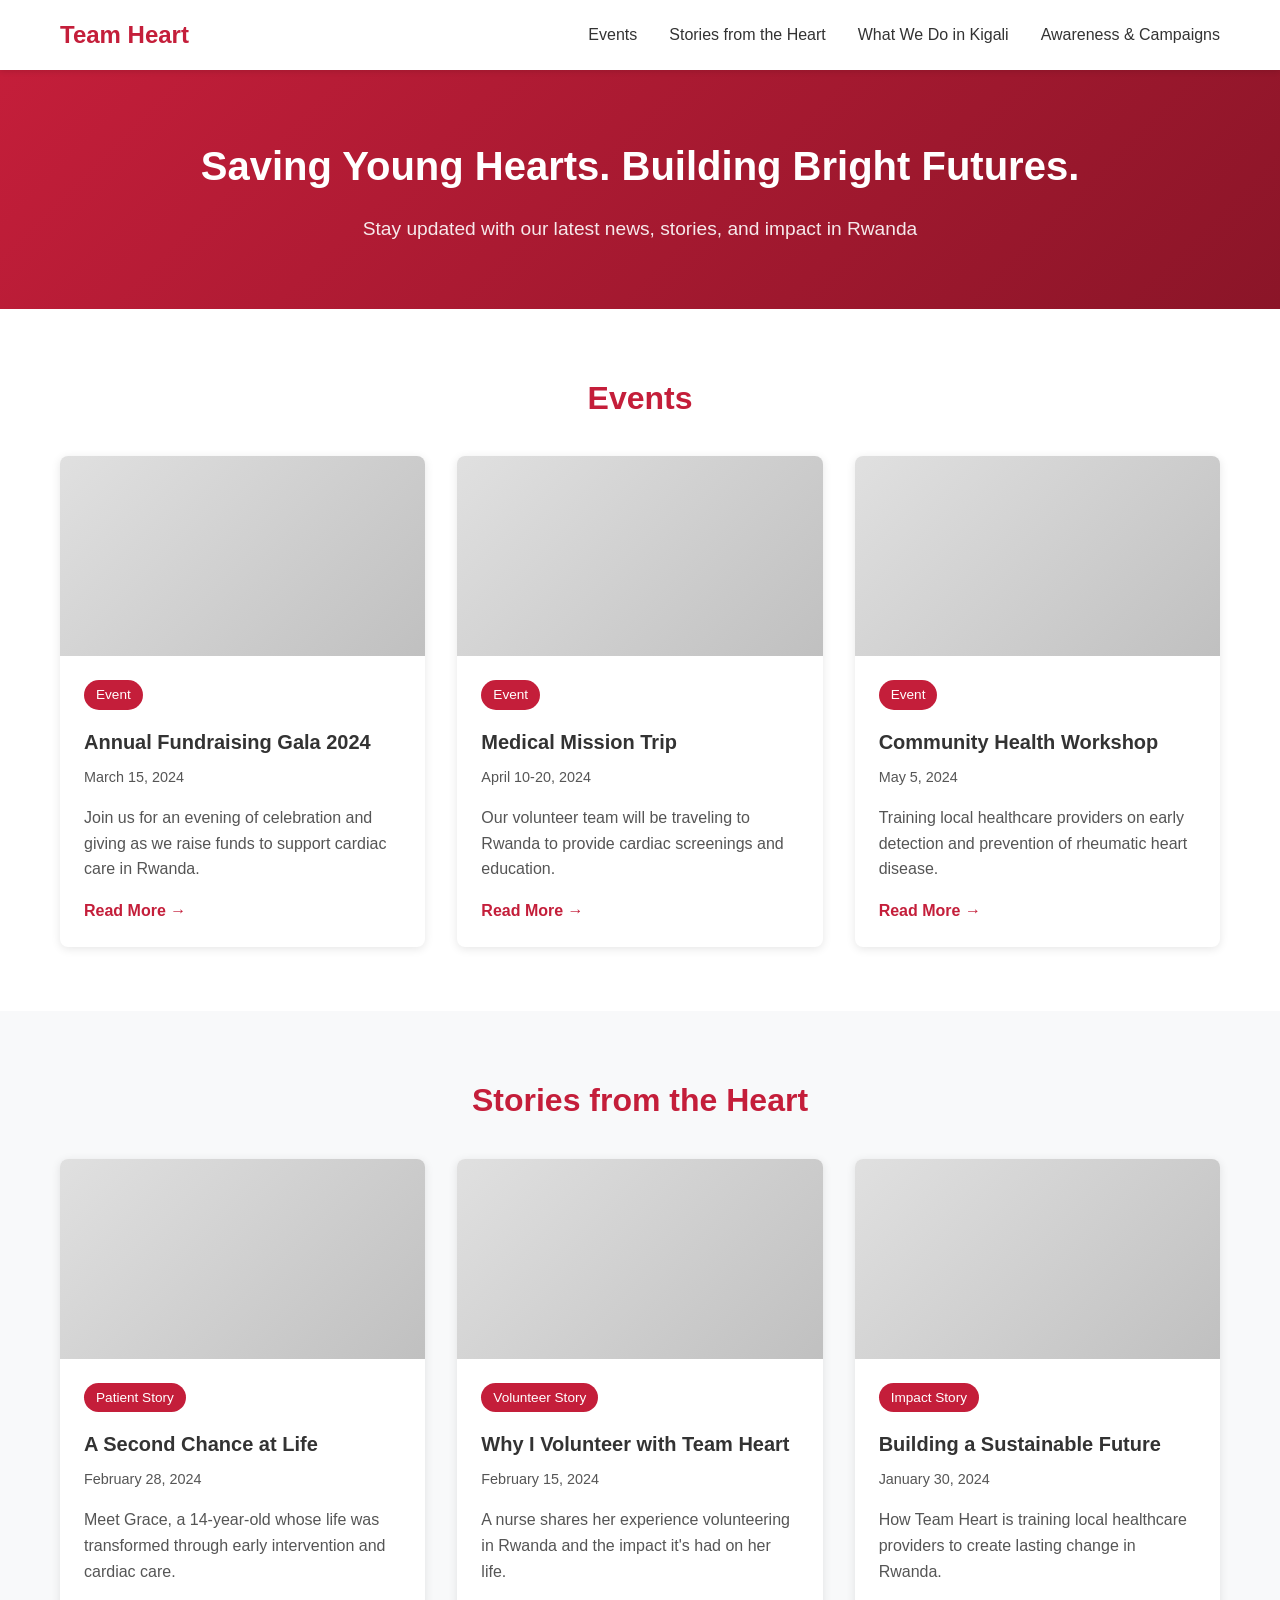
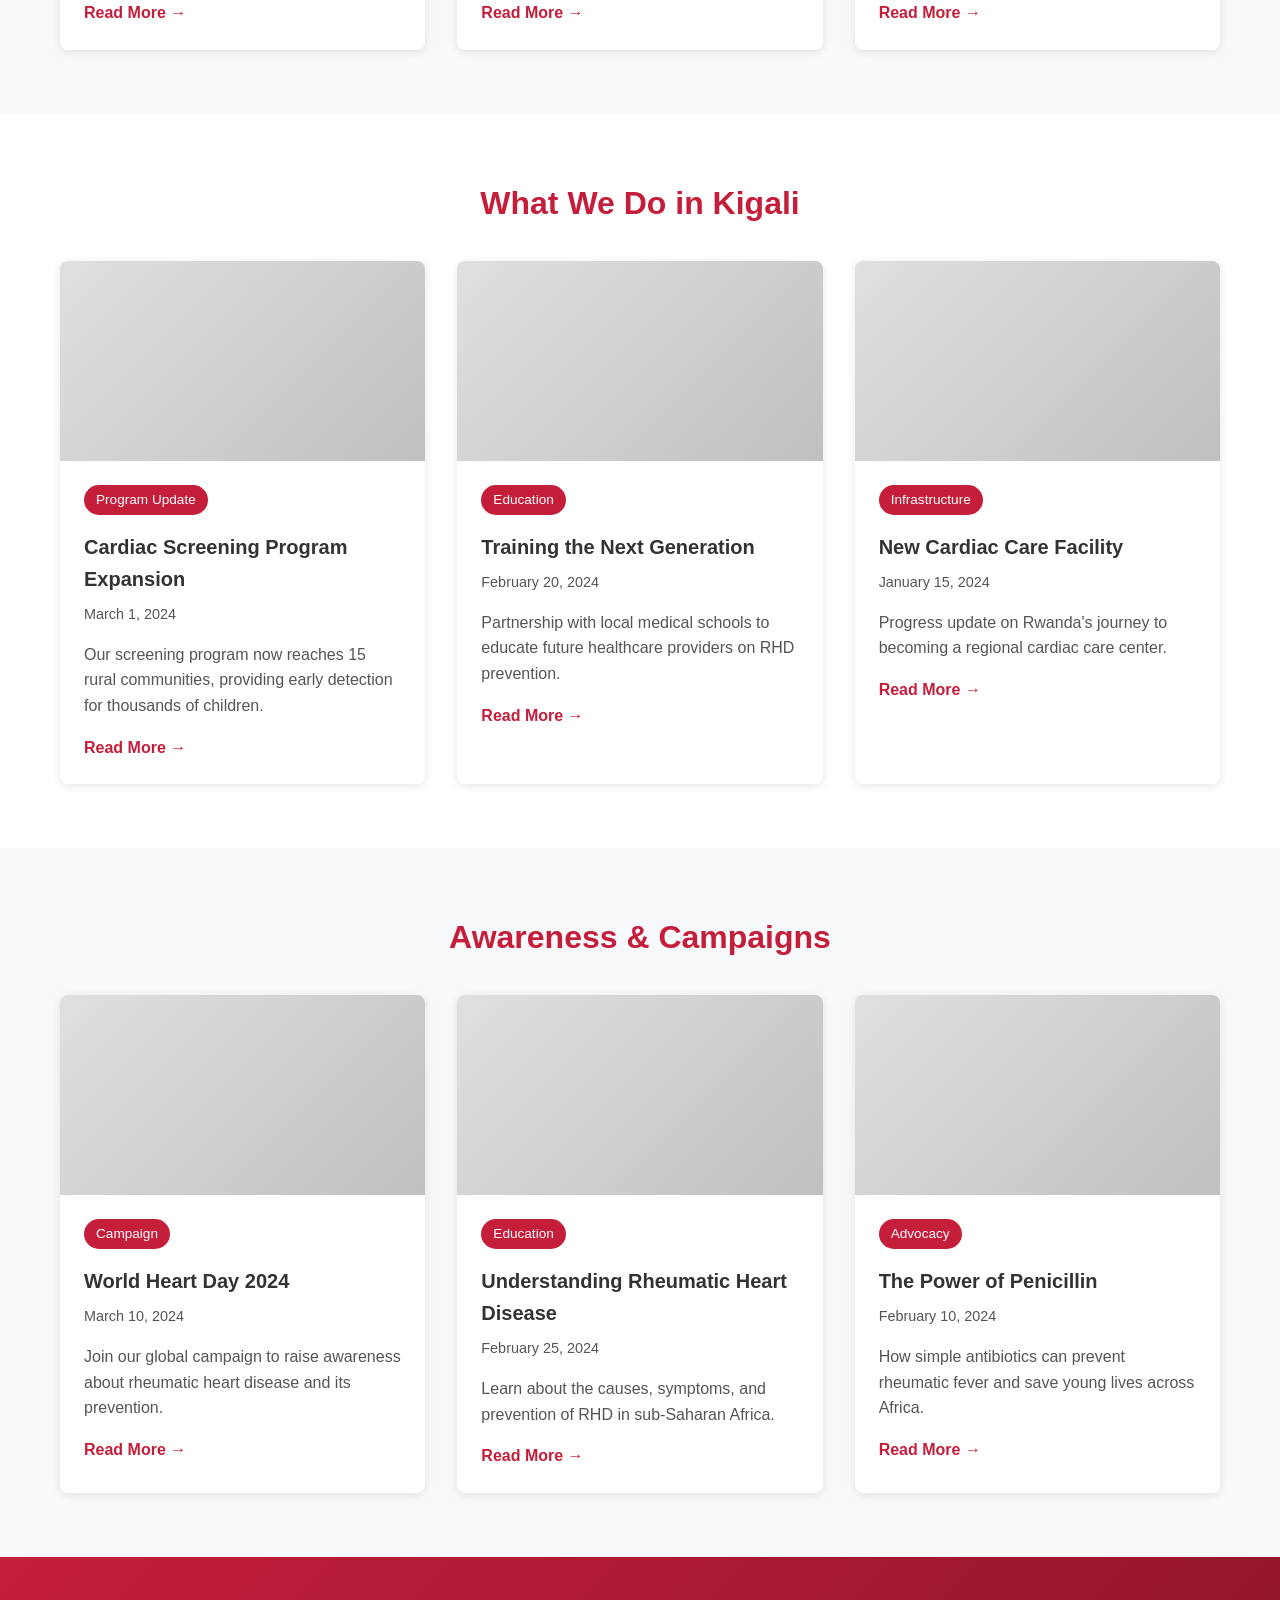
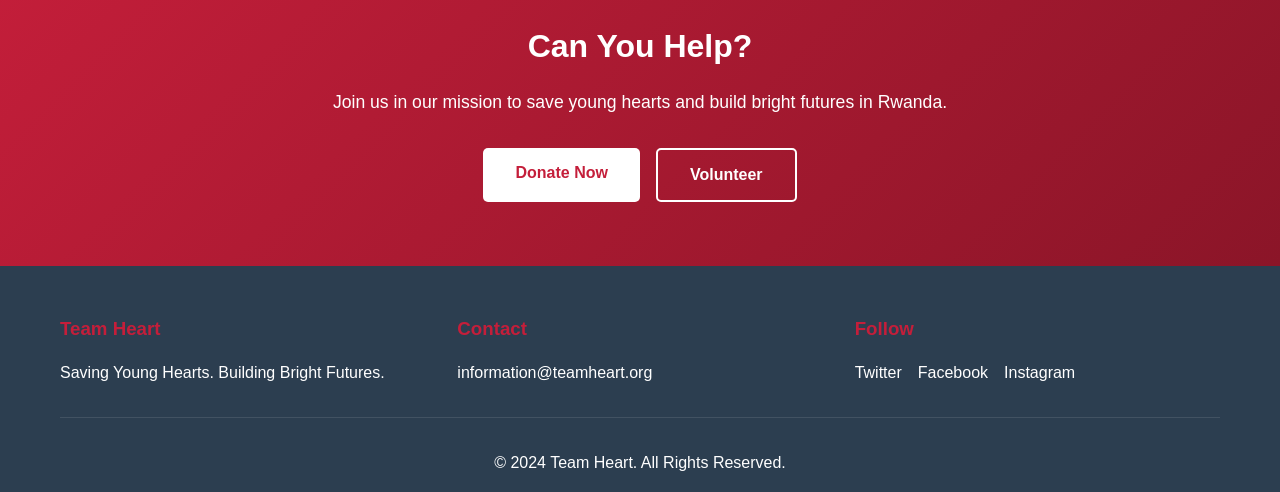
==== index.html @ 23482fa2 "Add files via upload" ====
<!DOCTYPE html>
<html lang="en">
<head>
    <meta charset="UTF-8">
    <meta name="viewport" content="width=device-width, initial-scale=1.0">
    <title>Blog - Team Heart</title>
    <link rel="stylesheet" href="styles.css">
</head>
<body>
    <header>
        <nav class="navbar">
            <div class="container">
                <div class="logo">Team Heart</div>
                <ul class="nav-links">
                    <li><a href="#events">Events</a></li>
                    <li><a href="#stories">Stories from the Heart</a></li>
                    <li><a href="#kigali">What We Do in Kigali</a></li>
                    <li><a href="#awareness">Awareness & Campaigns</a></li>
                </ul>
            </div>
        </nav>
    </header>

    <main>
        <section class="hero">
            <div class="container">
                <h1>Saving Young Hearts. Building Bright Futures.</h1>
                <p>Stay updated with our latest news, stories, and impact in Rwanda</p>
            </div>
        </section>

        <section id="events" class="section">
            <div class="container">
                <h2>Events</h2>
                <div class="blog-grid">
                    <article class="blog-card">
                        <div class="card-image"></div>
                        <div class="card-content">
                            <span class="category">Event</span>
                            <h3>Annual Fundraising Gala 2024</h3>
                            <p class="date">March 15, 2024</p>
                            <p>Join us for an evening of celebration and giving as we raise funds to support cardiac care in Rwanda.</p>
                            <a href="#" class="read-more">Read More →</a>
                        </div>
                    </article>
                    <article class="blog-card">
                        <div class="card-image"></div>
                        <div class="card-content">
                            <span class="category">Event</span>
                            <h3>Medical Mission Trip</h3>
                            <p class="date">April 10-20, 2024</p>
                            <p>Our volunteer team will be traveling to Rwanda to provide cardiac screenings and education.</p>
                            <a href="#" class="read-more">Read More →</a>
                        </div>
                    </article>
                    <article class="blog-card">
                        <div class="card-image"></div>
                        <div class="card-content">
                            <span class="category">Event</span>
                            <h3>Community Health Workshop</h3>
                            <p class="date">May 5, 2024</p>
                            <p>Training local healthcare providers on early detection and prevention of rheumatic heart disease.</p>
                            <a href="#" class="read-more">Read More →</a>
                        </div>
                    </article>
                </div>
            </div>
        </section>

        <section id="stories" class="section alt-bg">
            <div class="container">
                <h2>Stories from the Heart</h2>
                <div class="blog-grid">
                    <article class="blog-card">
                        <div class="card-image"></div>
                        <div class="card-content">
                            <span class="category">Patient Story</span>
                            <h3>A Second Chance at Life</h3>
                            <p class="date">February 28, 2024</p>
                            <p>Meet Grace, a 14-year-old whose life was transformed through early intervention and cardiac care.</p>
                            <a href="#" class="read-more">Read More →</a>
                        </div>
                    </article>
                    <article class="blog-card">
                        <div class="card-image"></div>
                        <div class="card-content">
                            <span class="category">Volunteer Story</span>
                            <h3>Why I Volunteer with Team Heart</h3>
                            <p class="date">February 15, 2024</p>
                            <p>A nurse shares her experience volunteering in Rwanda and the impact it's had on her life.</p>
                            <a href="#" class="read-more">Read More →</a>
                        </div>
                    </article>
                    <article class="blog-card">
                        <div class="card-image"></div>
                        <div class="card-content">
                            <span class="category">Impact Story</span>
                            <h3>Building a Sustainable Future</h3>
                            <p class="date">January 30, 2024</p>
                            <p>How Team Heart is training local healthcare providers to create lasting change in Rwanda.</p>
                            <a href="#" class="read-more">Read More →</a>
                        </div>
                    </article>
                </div>
            </div>
        </section>

        <section id="kigali" class="section">
            <div class="container">
                <h2>What We Do in Kigali</h2>
                <div class="blog-grid">
                    <article class="blog-card">
                        <div class="card-image"></div>
                        <div class="card-content">
                            <span class="category">Program Update</span>
                            <h3>Cardiac Screening Program Expansion</h3>
                            <p class="date">March 1, 2024</p>
                            <p>Our screening program now reaches 15 rural communities, providing early detection for thousands of children.</p>
                            <a href="#" class="read-more">Read More →</a>
                        </div>
                    </article>
                    <article class="blog-card">
                        <div class="card-image"></div>
                        <div class="card-content">
                            <span class="category">Education</span>
                            <h3>Training the Next Generation</h3>
                            <p class="date">February 20, 2024</p>
                            <p>Partnership with local medical schools to educate future healthcare providers on RHD prevention.</p>
                            <a href="#" class="read-more">Read More →</a>
                        </div>
                    </article>
                    <article class="blog-card">
                        <div class="card-image"></div>
                        <div class="card-content">
                            <span class="category">Infrastructure</span>
                            <h3>New Cardiac Care Facility</h3>
                            <p class="date">January 15, 2024</p>
                            <p>Progress update on Rwanda's journey to becoming a regional cardiac care center.</p>
                            <a href="#" class="read-more">Read More →</a>
                        </div>
                    </article>
                </div>
            </div>
        </section>

        <section id="awareness" class="section alt-bg">
            <div class="container">
                <h2>Awareness & Campaigns</h2>
                <div class="blog-grid">
                    <article class="blog-card">
                        <div class="card-image"></div>
                        <div class="card-content">
                            <span class="category">Campaign</span>
                            <h3>World Heart Day 2024</h3>
                            <p class="date">March 10, 2024</p>
                            <p>Join our global campaign to raise awareness about rheumatic heart disease and its prevention.</p>
                            <a href="#" class="read-more">Read More →</a>
                        </div>
                    </article>
                    <article class="blog-card">
                        <div class="card-image"></div>
                        <div class="card-content">
                            <span class="category">Education</span>
                            <h3>Understanding Rheumatic Heart Disease</h3>
                            <p class="date">February 25, 2024</p>
                            <p>Learn about the causes, symptoms, and prevention of RHD in sub-Saharan Africa.</p>
                            <a href="#" class="read-more">Read More →</a>
                        </div>
                    </article>
                    <article class="blog-card">
                        <div class="card-image"></div>
                        <div class="card-content">
                            <span class="category">Advocacy</span>
                            <h3>The Power of Penicillin</h3>
                            <p class="date">February 10, 2024</p>
                            <p>How simple antibiotics can prevent rheumatic fever and save young lives across Africa.</p>
                            <a href="#" class="read-more">Read More →</a>
                        </div>
                    </article>
                </div>
            </div>
        </section>

        <section class="cta-section">
            <div class="container">
                <h2>Can You Help?</h2>
                <p>Join us in our mission to save young hearts and build bright futures in Rwanda.</p>
                <div class="cta-buttons">
                    <a href="#" class="btn btn-primary">Donate Now</a>
                    <a href="#" class="btn btn-secondary">Volunteer</a>
                </div>
            </div>
        </section>
    </main>

    <footer>
        <div class="container">
            <div class="footer-content">
                <div class="footer-section">
                    <h3>Team Heart</h3>
                    <p>Saving Young Hearts. Building Bright Futures.</p>
                </div>
                <div class="footer-section">
                    <h3>Contact</h3>
                    <p>information@teamheart.org</p>
                </div>
                <div class="footer-section">
                    <h3>Follow</h3>
                    <div class="social-links">
                        <a href="#">Twitter</a>
                        <a href="#">Facebook</a>
                        <a href="#">Instagram</a>
                    </div>
                </div>
            </div>
            <div class="footer-bottom">
                <p>&copy; 2024 Team Heart. All Rights Reserved.</p>
            </div>
        </div>
    </footer>
</body>
</html>
---- styles.css ----
* {
    margin: 0;
    padding: 0;
    box-sizing: border-box;
}

body {
    font-family: -apple-system, BlinkMacSystemFont, 'Segoe UI', Roboto, Oxygen, Ubuntu, Cantarell, sans-serif;
    line-height: 1.6;
    color: #333;
}

.container {
    max-width: 1200px;
    margin: 0 auto;
    padding: 0 20px;
}

/* Header & Navigation */
header {
    background: #fff;
    box-shadow: 0 2px 5px rgba(0,0,0,0.1);
    position: sticky;
    top: 0;
    z-index: 100;
}

.navbar {
    padding: 1rem 0;
}

.navbar .container {
    display: flex;
    justify-content: space-between;
    align-items: center;
}

.logo {
    font-size: 1.5rem;
    font-weight: bold;
    color: #c41e3a;
}

.nav-links {
    display: flex;
    list-style: none;
    gap: 2rem;
}

.nav-links a {
    text-decoration: none;
    color: #333;
    transition: color 0.3s;
}

.nav-links a:hover {
    color: #c41e3a;
}

/* Hero Section */
.hero {
    background: linear-gradient(135deg, #c41e3a 0%, #8b1528 100%);
    color: white;
    padding: 4rem 0;
    text-align: center;
}

.hero h1 {
    font-size: 2.5rem;
    margin-bottom: 1rem;
}

.hero p {
    font-size: 1.2rem;
    opacity: 0.9;
}

/* Sections */
.section {
    padding: 4rem 0;
}

.alt-bg {
    background: #f8f9fa;
}

.section h2 {
    font-size: 2rem;
    margin-bottom: 2rem;
    color: #c41e3a;
    text-align: center;
}

/* Blog Grid */
.blog-grid {
    display: grid;
    grid-template-columns: repeat(auto-fit, minmax(300px, 1fr));
    gap: 2rem;
    margin-top: 2rem;
}

.blog-card {
    background: white;
    border-radius: 8px;
    overflow: hidden;
    box-shadow: 0 2px 10px rgba(0,0,0,0.1);
    transition: transform 0.3s, box-shadow 0.3s;
}

.blog-card:hover {
    transform: translateY(-5px);
    box-shadow: 0 5px 20px rgba(0,0,0,0.15);
}

.card-image {
    height: 200px;
    background: linear-gradient(135deg, #e0e0e0 0%, #c0c0c0 100%);
}

.card-content {
    padding: 1.5rem;
}

.category {
    display: inline-block;
    background: #c41e3a;
    color: white;
    padding: 0.25rem 0.75rem;
    border-radius: 20px;
    font-size: 0.85rem;
    margin-bottom: 0.5rem;
}

.blog-card h3 {
    font-size: 1.25rem;
    margin: 0.5rem 0;
    color: #333;
}

.date {
    color: #666;
    font-size: 0.9rem;
    margin-bottom: 0.75rem;
}

.blog-card p {
    color: #555;
    margin-bottom: 1rem;
}

.read-more {
    color: #c41e3a;
    text-decoration: none;
    font-weight: 600;
    transition: color 0.3s;
}

.read-more:hover {
    color: #8b1528;
}

/* CTA Section */
.cta-section {
    background: linear-gradient(135deg, #c41e3a 0%, #8b1528 100%);
    color: white;
    padding: 4rem 0;
    text-align: center;
}

.cta-section h2 {
    color: white;
    font-size: 2rem;
    margin-bottom: 1rem;
}

.cta-section p {
    font-size: 1.1rem;
    margin-bottom: 2rem;
}

.cta-buttons {
    display: flex;
    gap: 1rem;
    justify-content: center;
    flex-wrap: wrap;
}

.btn {
    padding: 0.75rem 2rem;
    border-radius: 5px;
    text-decoration: none;
    font-weight: 600;
    transition: all 0.3s;
}

.btn-primary {
    background: white;
    color: #c41e3a;
}

.btn-primary:hover {
    background: #f0f0f0;
}

.btn-secondary {
    background: transparent;
    color: white;
    border: 2px solid white;
}

.btn-secondary:hover {
    background: white;
    color: #c41e3a;
}

/* Footer */
footer {
    background: #2c3e50;
    color: white;
    padding: 3rem 0 1rem;
}

.footer-content {
    display: grid;
    grid-template-columns: repeat(auto-fit, minmax(250px, 1fr));
    gap: 2rem;
    margin-bottom: 2rem;
}

.footer-section h3 {
    margin-bottom: 1rem;
    color: #c41e3a;
}

.social-links {
    display: flex;
    gap: 1rem;
}

.social-links a {
    color: white;
    text-decoration: none;
    transition: color 0.3s;
}

.social-links a:hover {
    color: #c41e3a;
}

.footer-bottom {
    text-align: center;
    padding-top: 2rem;
    border-top: 1px solid rgba(255,255,255,0.1);
}

/* Responsive */
@media (max-width: 768px) {
    .nav-links {
        gap: 1rem;
        font-size: 0.9rem;
    }
    
    .hero h1 {
        font-size: 1.8rem;
    }
    
    .hero p {
        font-size: 1rem;
    }
    
    .blog-grid {
        grid-template-columns: 1fr;
    }
    
    .cta-buttons {
        flex-direction: column;
        align-items: center;
    }
    
    .btn {
        width: 100%;
        max-width: 300px;
    }
}
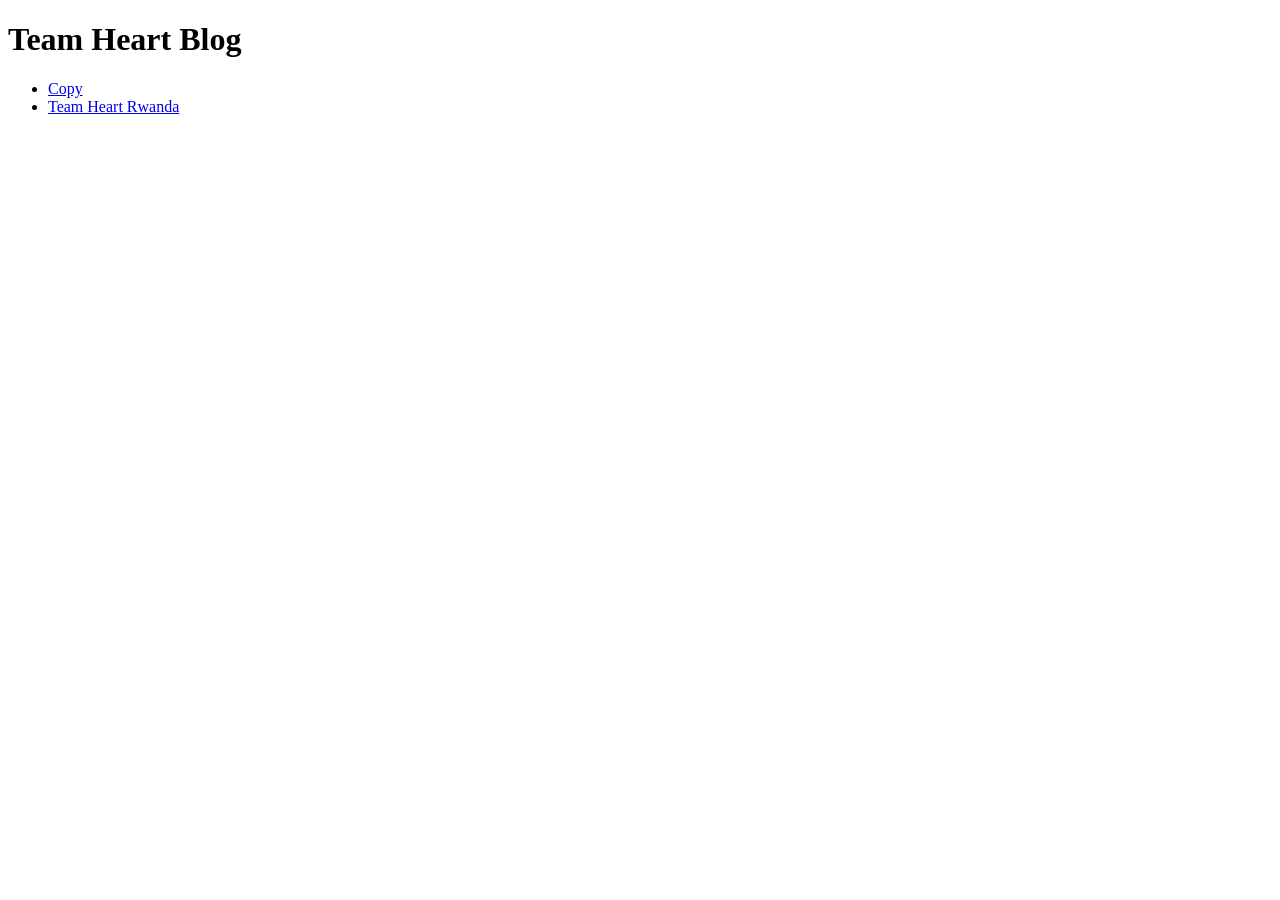
==== commit af2ad84d: "Add files via upload" ====
--- a/index.html
+++ b/index.html
@@ -1,222 +1,13 @@
 <!DOCTYPE html>
-<html lang="en">
+<html>
 <head>
-    <meta charset="UTF-8">
-    <meta name="viewport" content="width=device-width, initial-scale=1.0">
-    <title>Blog - Team Heart</title>
-    <link rel="stylesheet" href="styles.css">
+  <title>Team Heart Blog</title>
 </head>
 <body>
-    <header>
-        <nav class="navbar">
-            <div class="container">
-                <div class="logo">Team Heart</div>
-                <ul class="nav-links">
-                    <li><a href="#events">Events</a></li>
-                    <li><a href="#stories">Stories from the Heart</a></li>
-                    <li><a href="#kigali">What We Do in Kigali</a></li>
-                    <li><a href="#awareness">Awareness & Campaigns</a></li>
-                </ul>
-            </div>
-        </nav>
-    </header>
-
-    <main>
-        <section class="hero">
-            <div class="container">
-                <h1>Saving Young Hearts. Building Bright Futures.</h1>
-                <p>Stay updated with our latest news, stories, and impact in Rwanda</p>
-            </div>
-        </section>
-
-        <section id="events" class="section">
-            <div class="container">
-                <h2>Events</h2>
-                <div class="blog-grid">
-                    <article class="blog-card">
-                        <div class="card-image"></div>
-                        <div class="card-content">
-                            <span class="category">Event</span>
-                            <h3>Annual Fundraising Gala 2024</h3>
-                            <p class="date">March 15, 2024</p>
-                            <p>Join us for an evening of celebration and giving as we raise funds to support cardiac care in Rwanda.</p>
-                            <a href="#" class="read-more">Read More →</a>
-                        </div>
-                    </article>
-                    <article class="blog-card">
-                        <div class="card-image"></div>
-                        <div class="card-content">
-                            <span class="category">Event</span>
-                            <h3>Medical Mission Trip</h3>
-                            <p class="date">April 10-20, 2024</p>
-                            <p>Our volunteer team will be traveling to Rwanda to provide cardiac screenings and education.</p>
-                            <a href="#" class="read-more">Read More →</a>
-                        </div>
-                    </article>
-                    <article class="blog-card">
-                        <div class="card-image"></div>
-                        <div class="card-content">
-                            <span class="category">Event</span>
-                            <h3>Community Health Workshop</h3>
-                            <p class="date">May 5, 2024</p>
-                            <p>Training local healthcare providers on early detection and prevention of rheumatic heart disease.</p>
-                            <a href="#" class="read-more">Read More →</a>
-                        </div>
-                    </article>
-                </div>
-            </div>
-        </section>
-
-        <section id="stories" class="section alt-bg">
-            <div class="container">
-                <h2>Stories from the Heart</h2>
-                <div class="blog-grid">
-                    <article class="blog-card">
-                        <div class="card-image"></div>
-                        <div class="card-content">
-                            <span class="category">Patient Story</span>
-                            <h3>A Second Chance at Life</h3>
-                            <p class="date">February 28, 2024</p>
-                            <p>Meet Grace, a 14-year-old whose life was transformed through early intervention and cardiac care.</p>
-                            <a href="#" class="read-more">Read More →</a>
-                        </div>
-                    </article>
-                    <article class="blog-card">
-                        <div class="card-image"></div>
-                        <div class="card-content">
-                            <span class="category">Volunteer Story</span>
-                            <h3>Why I Volunteer with Team Heart</h3>
-                            <p class="date">February 15, 2024</p>
-                            <p>A nurse shares her experience volunteering in Rwanda and the impact it's had on her life.</p>
-                            <a href="#" class="read-more">Read More →</a>
-                        </div>
-                    </article>
-                    <article class="blog-card">
-                        <div class="card-image"></div>
-                        <div class="card-content">
-                            <span class="category">Impact Story</span>
-                            <h3>Building a Sustainable Future</h3>
-                            <p class="date">January 30, 2024</p>
-                            <p>How Team Heart is training local healthcare providers to create lasting change in Rwanda.</p>
-                            <a href="#" class="read-more">Read More →</a>
-                        </div>
-                    </article>
-                </div>
-            </div>
-        </section>
-
-        <section id="kigali" class="section">
-            <div class="container">
-                <h2>What We Do in Kigali</h2>
-                <div class="blog-grid">
-                    <article class="blog-card">
-                        <div class="card-image"></div>
-                        <div class="card-content">
-                            <span class="category">Program Update</span>
-                            <h3>Cardiac Screening Program Expansion</h3>
-                            <p class="date">March 1, 2024</p>
-                            <p>Our screening program now reaches 15 rural communities, providing early detection for thousands of children.</p>
-                            <a href="#" class="read-more">Read More →</a>
-                        </div>
-                    </article>
-                    <article class="blog-card">
-                        <div class="card-image"></div>
-                        <div class="card-content">
-                            <span class="category">Education</span>
-                            <h3>Training the Next Generation</h3>
-                            <p class="date">February 20, 2024</p>
-                            <p>Partnership with local medical schools to educate future healthcare providers on RHD prevention.</p>
-                            <a href="#" class="read-more">Read More →</a>
-                        </div>
-                    </article>
-                    <article class="blog-card">
-                        <div class="card-image"></div>
-                        <div class="card-content">
-                            <span class="category">Infrastructure</span>
-                            <h3>New Cardiac Care Facility</h3>
-                            <p class="date">January 15, 2024</p>
-                            <p>Progress update on Rwanda's journey to becoming a regional cardiac care center.</p>
-                            <a href="#" class="read-more">Read More →</a>
-                        </div>
-                    </article>
-                </div>
-            </div>
-        </section>
-
-        <section id="awareness" class="section alt-bg">
-            <div class="container">
-                <h2>Awareness & Campaigns</h2>
-                <div class="blog-grid">
-                    <article class="blog-card">
-                        <div class="card-image"></div>
-                        <div class="card-content">
-                            <span class="category">Campaign</span>
-                            <h3>World Heart Day 2024</h3>
-                            <p class="date">March 10, 2024</p>
-                            <p>Join our global campaign to raise awareness about rheumatic heart disease and its prevention.</p>
-                            <a href="#" class="read-more">Read More →</a>
-                        </div>
-                    </article>
-                    <article class="blog-card">
-                        <div class="card-image"></div>
-                        <div class="card-content">
-                            <span class="category">Education</span>
-                            <h3>Understanding Rheumatic Heart Disease</h3>
-                            <p class="date">February 25, 2024</p>
-                            <p>Learn about the causes, symptoms, and prevention of RHD in sub-Saharan Africa.</p>
-                            <a href="#" class="read-more">Read More →</a>
-                        </div>
-                    </article>
-                    <article class="blog-card">
-                        <div class="card-image"></div>
-                        <div class="card-content">
-                            <span class="category">Advocacy</span>
-                            <h3>The Power of Penicillin</h3>
-                            <p class="date">February 10, 2024</p>
-                            <p>How simple antibiotics can prevent rheumatic fever and save young lives across Africa.</p>
-                            <a href="#" class="read-more">Read More →</a>
-                        </div>
-                    </article>
-                </div>
-            </div>
-        </section>
-
-        <section class="cta-section">
-            <div class="container">
-                <h2>Can You Help?</h2>
-                <p>Join us in our mission to save young hearts and build bright futures in Rwanda.</p>
-                <div class="cta-buttons">
-                    <a href="#" class="btn btn-primary">Donate Now</a>
-                    <a href="#" class="btn btn-secondary">Volunteer</a>
-                </div>
-            </div>
-        </section>
-    </main>
-
-    <footer>
-        <div class="container">
-            <div class="footer-content">
-                <div class="footer-section">
-                    <h3>Team Heart</h3>
-                    <p>Saving Young Hearts. Building Bright Futures.</p>
-                </div>
-                <div class="footer-section">
-                    <h3>Contact</h3>
-                    <p>information@teamheart.org</p>
-                </div>
-                <div class="footer-section">
-                    <h3>Follow</h3>
-                    <div class="social-links">
-                        <a href="#">Twitter</a>
-                        <a href="#">Facebook</a>
-                        <a href="#">Instagram</a>
-                    </div>
-                </div>
-            </div>
-            <div class="footer-bottom">
-                <p>&copy; 2024 Team Heart. All Rights Reserved.</p>
-            </div>
-        </div>
-    </footer>
+  <h1>Team Heart Blog</h1>
+  <ul>
+    <li><a href="copy.html">Copy</a></li>
+    <li><a href="team-heart-rwanda.html">Team Heart Rwanda</a></li>
+  </ul>
 </body>
 </html>
